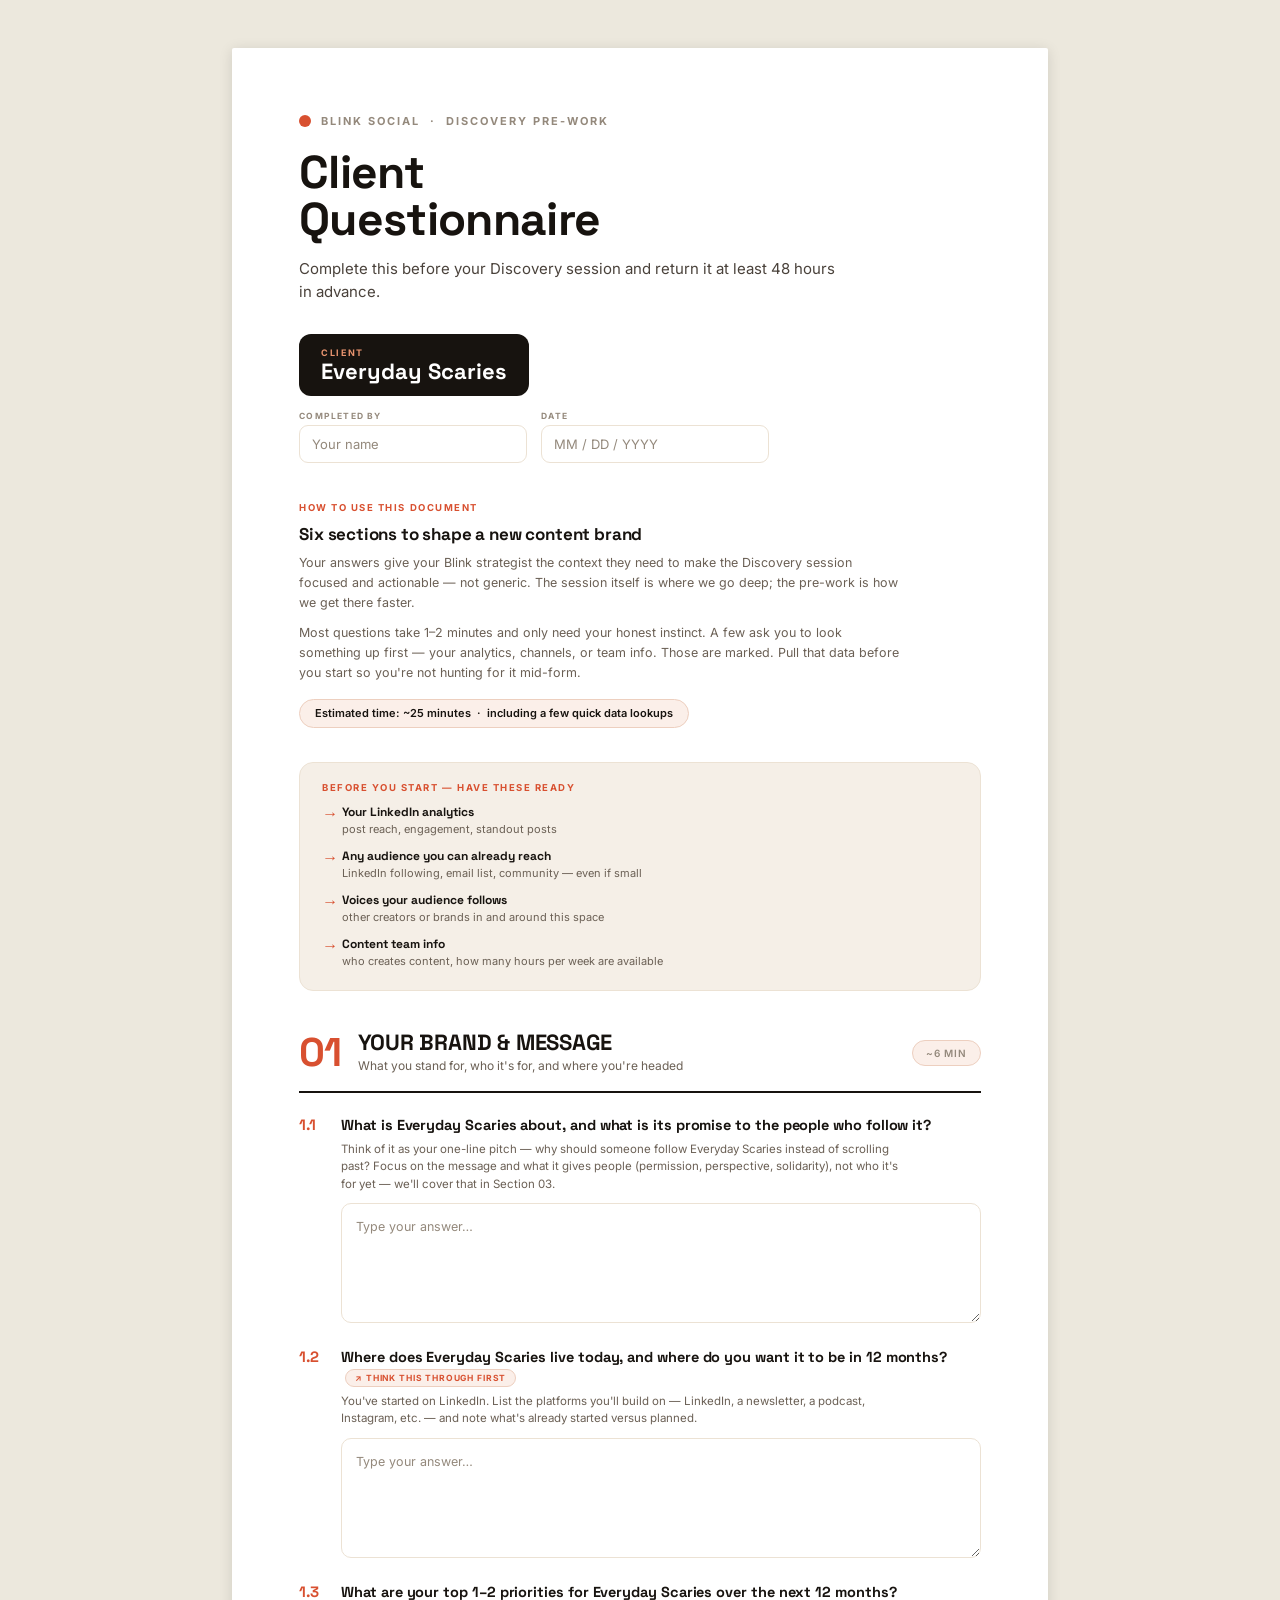
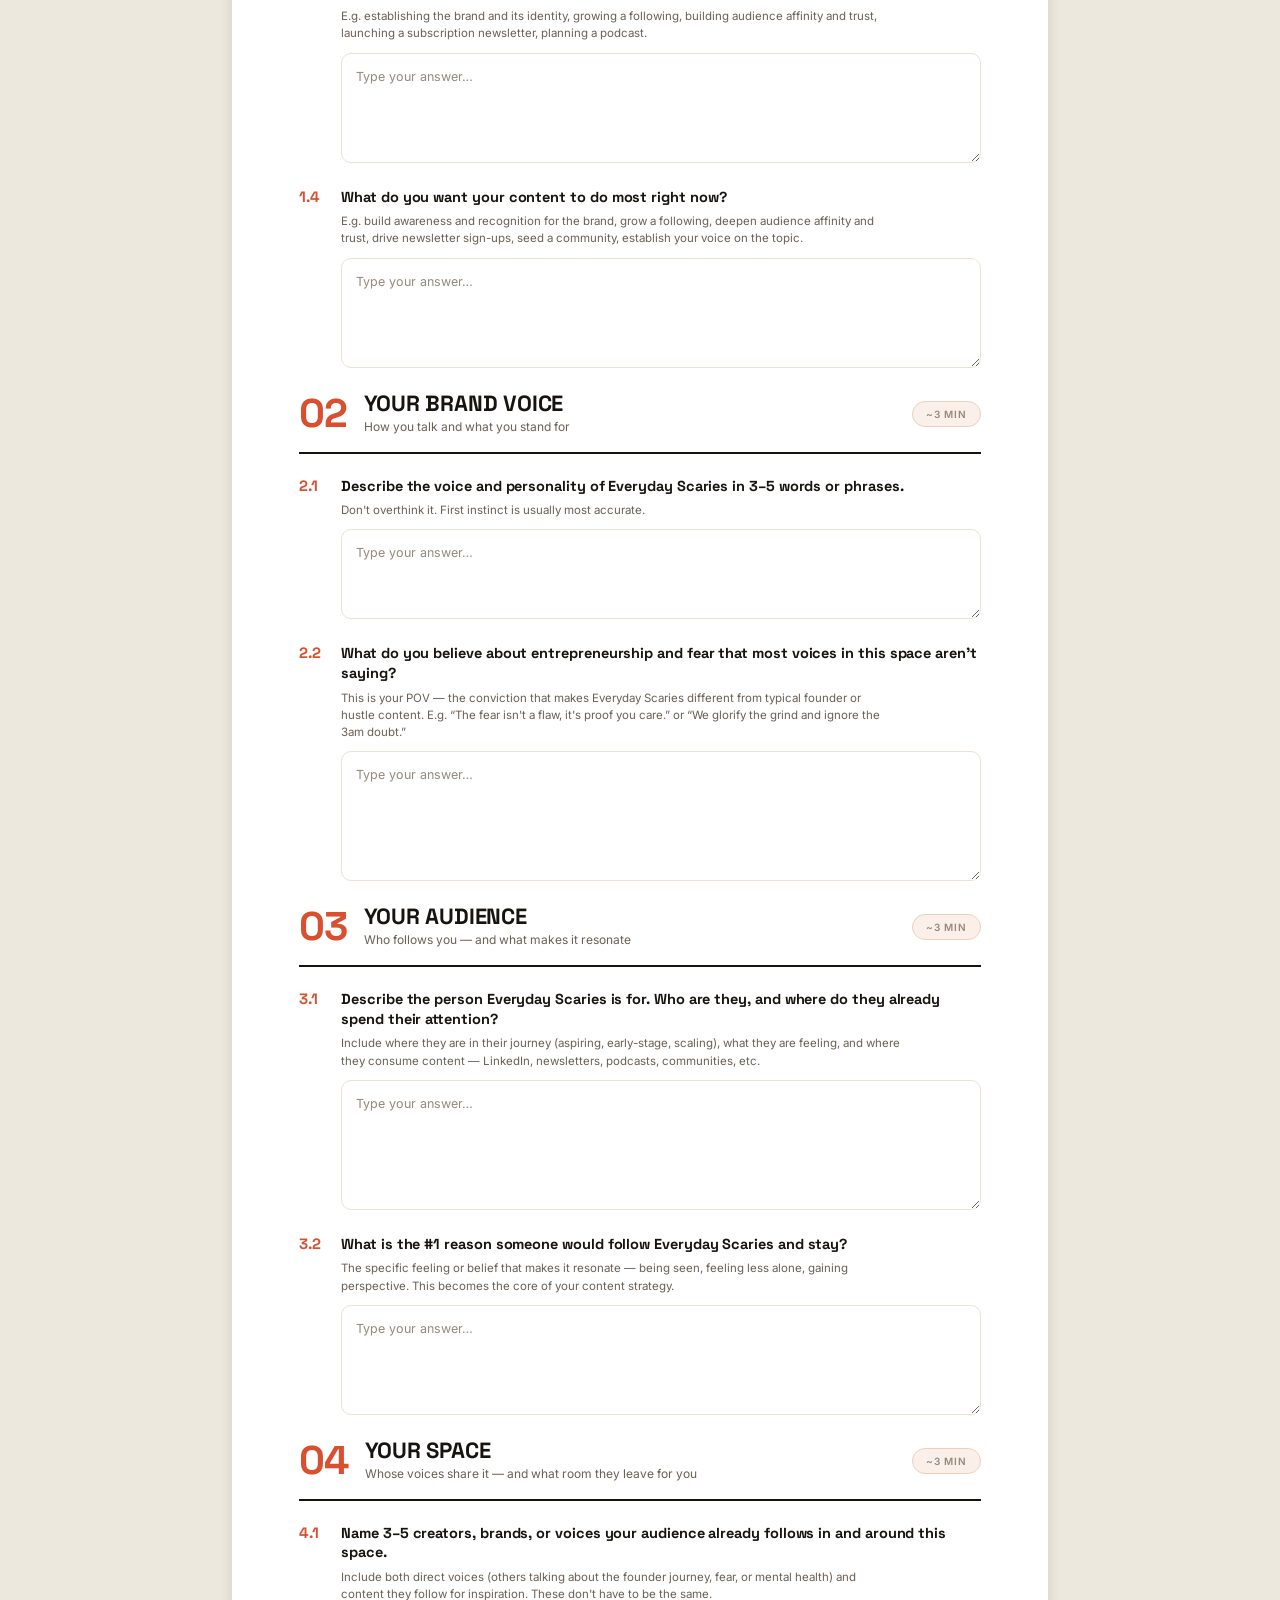
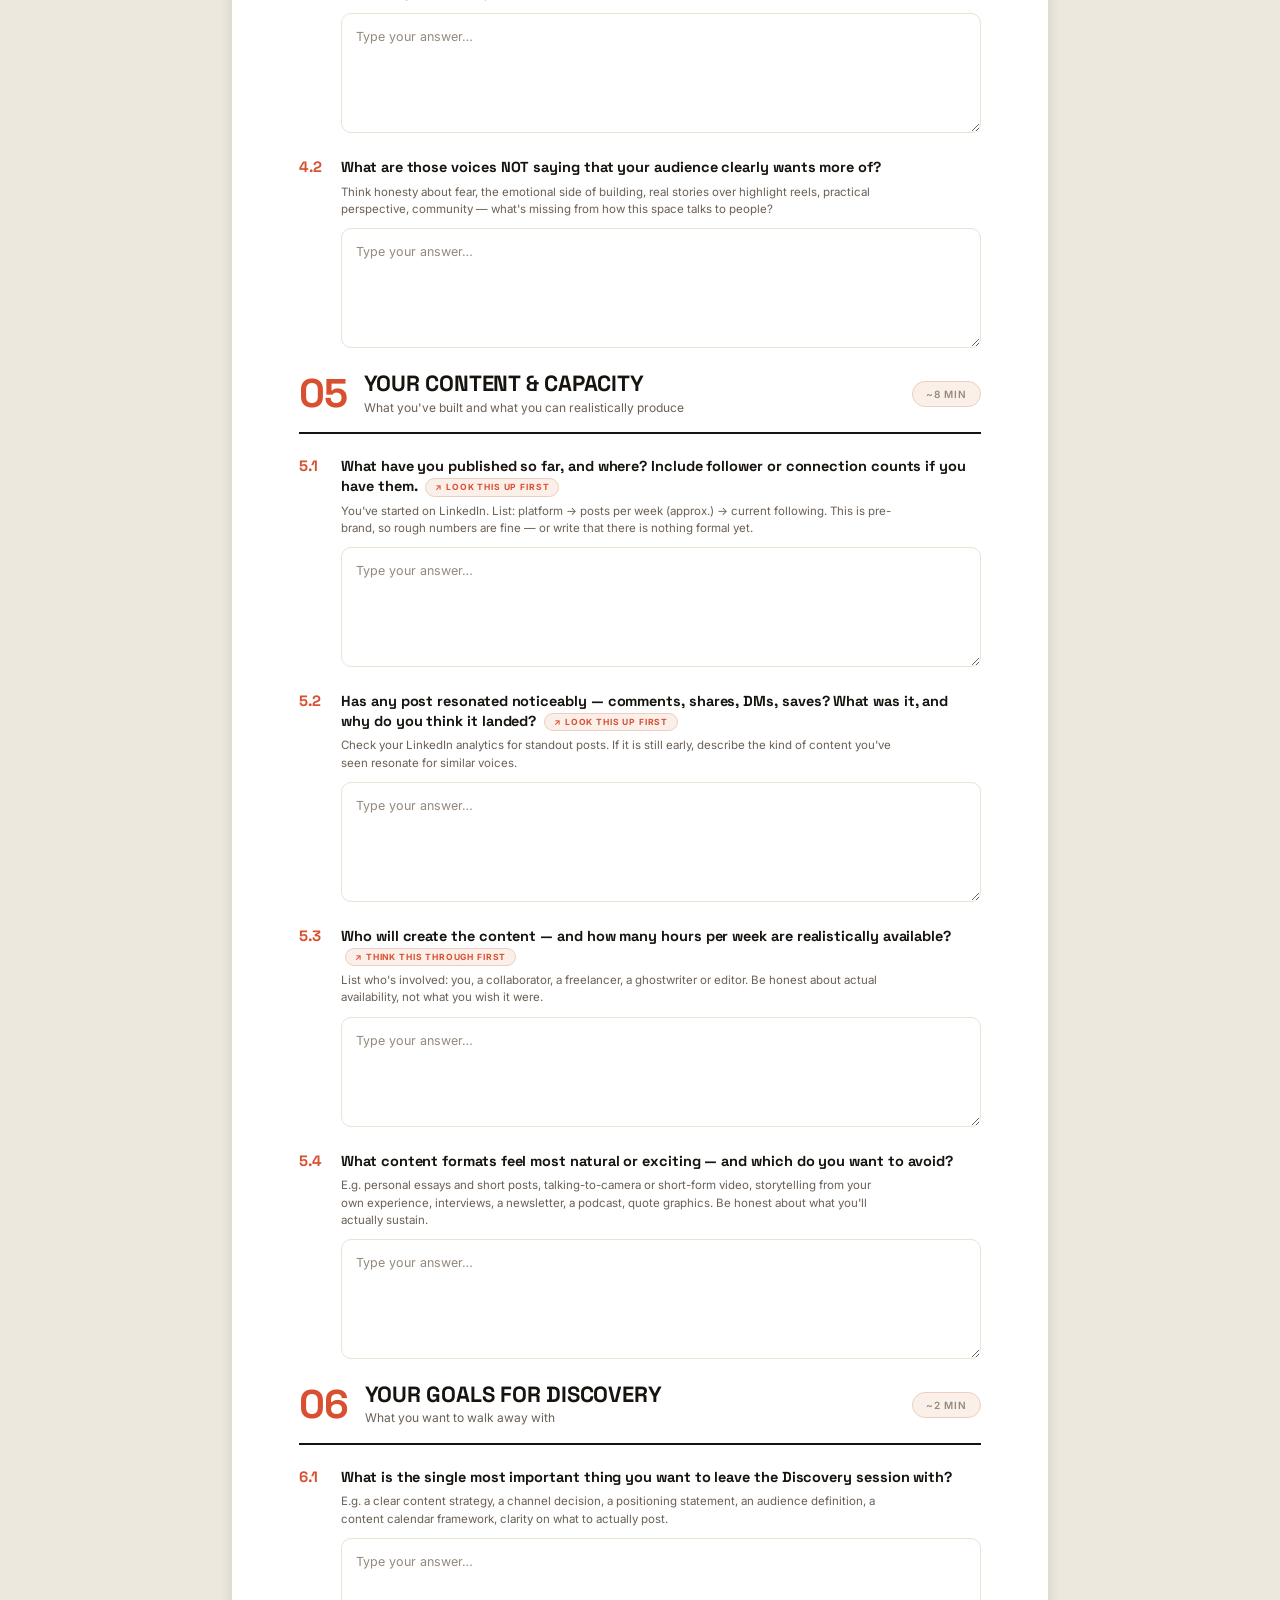
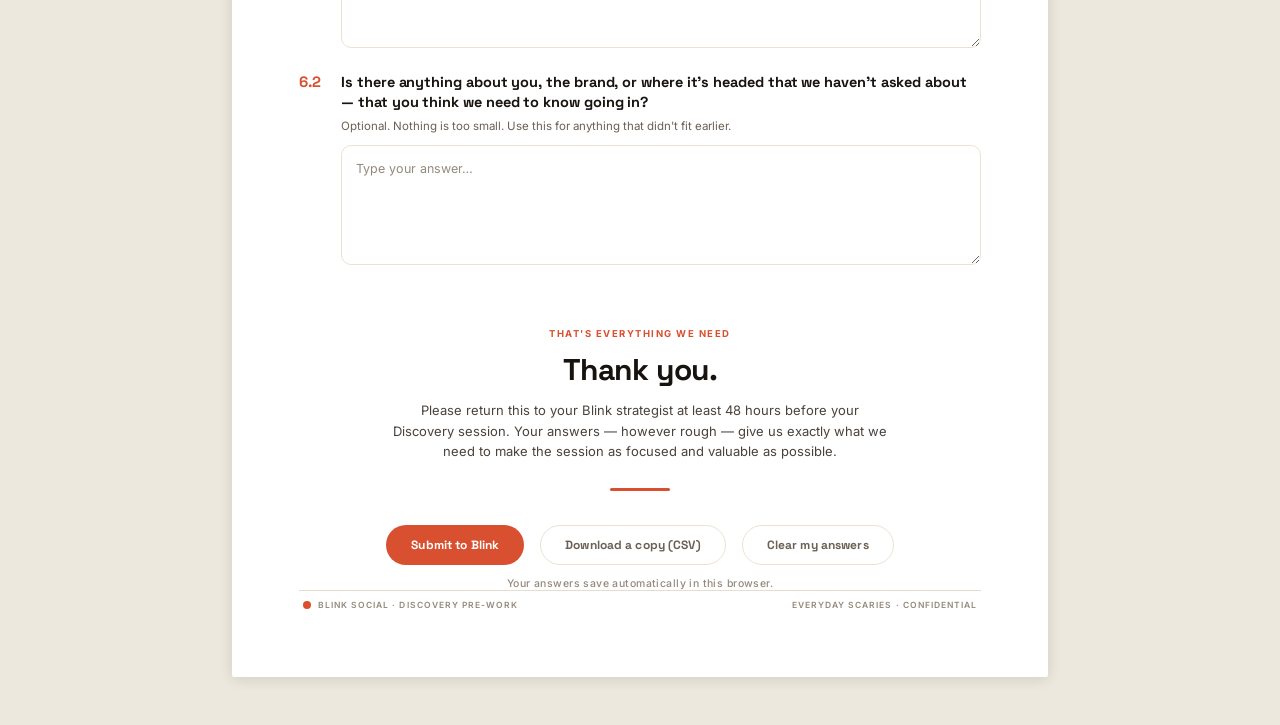
==== everyday-scaries/index.html @ 8ed0d2cb "Blink pre-work: generator, template, Everyday Scaries form" ====
<!DOCTYPE html>
<html lang="en">
<head>
<meta charset="utf-8">
<meta name="viewport" content="width=device-width, initial-scale=1">
<title>Everyday Scaries — Discovery Pre-Work</title>
<link rel="preconnect" href="https://fonts.googleapis.com">
<link rel="preconnect" href="https://fonts.gstatic.com" crossorigin>
<link rel="stylesheet" href="https://fonts.googleapis.com/css2?family=Inter:wght@400;500;600;700&family=Space+Grotesk:wght@400;500;600;700&display=swap">
<style>
/* ===== Blink Social design tokens (inlined) ===== */

/* --- colors.css --- */
:root {
  /* ---- Brand accent ---- */
  --coral: #D85030;          /* primary accent (cream theme) */
  --coral-press: #B23F23;    /* hover / press */
  --coral-dark: #E86B45;     /* accent on dark surfaces */
  --coral-lift: #F0865F;     /* lighter accent on dark (icons, ring) */
  --coral-eyebrow: #E8946F;  /* eyebrow label on dark */

  /* ---- Cream (light) theme ---- */
  --paper: #FBF8F4;          /* page background */
  --ink: #17130F;            /* primary text + dark inset surfaces */
  --ink-body: #4A423B;       /* lede / intro body */
  --ink-muted: #6B6055;      /* secondary body copy */
  --ink-subtle: #8A7E70;     /* italic captions, tertiary */
  --ink-faint: #94897C;      /* uppercase micro-labels */
  --ink-faint-2: #9A8C7D;    /* chip sublabels */

  /* ---- Cream surfaces & lines ---- */
  --surface: #F5EFE7;        /* inset station / step cards */
  --surface-border: #ECE2D4;
  --tint: #FBEFE9;           /* callout band fill */
  --tint-border: #EDCFBF;
  --chip-border: #EFD9CE;    /* white chip on tint */
  --hairline: #E7DDCF;       /* dividers, rules */
  --peach-numeral: #E0C3B4;  /* oversized step numerals */
  --peach-on-coral: #FBD7C9; /* light text on coral fill */
  --peach-on-coral-2: #FCE7DF;
  --white: #ffffff;

  /* ---- Dark theme ---- */
  --paper-dark: #17130F;
  --ink-on-dark: #ffffff;
  --body-on-dark: #B8AC9E;
  --muted-on-dark: #A99E90;
  --faint-on-dark: #857A6C;
  --line-on-dark: rgba(255,255,255,0.12);
  --surface-on-dark: rgba(255,255,255,0.05);
  --surface-border-on-dark: rgba(255,255,255,0.10);
  --tint-on-dark: rgba(240,134,95,0.09);
  --tint-border-on-dark: rgba(240,134,95,0.38);

  /* ---- Semantic aliases ---- */
  --text-strong: var(--ink);
  --text-body: var(--ink-muted);
  --text-lede: var(--ink-body);
  --text-caption: var(--ink-subtle);
  --text-label: var(--ink-faint);
  --accent: var(--coral);
  --accent-hover: var(--coral-press);
  --surface-card: var(--surface);
  --surface-callout: var(--tint);
  --border-hairline: var(--hairline);
}

/* --- typography.css --- */
:root {
  /* ---- Families ---- */
  --font-display: 'Space Grotesk', sans-serif; /* headings, wordmark, numerals, emphasis */
  --font-body: 'Inter', sans-serif;            /* running body copy */

  /* ---- Display / headings (Space Grotesk 700) ---- */
  --type-hero: 700 40px/1.04 var(--font-display);      /* centered hero H1 */
  --type-hero-rail: 700 37px/1.04 var(--font-display); /* narrower-column hero */
  --type-hero-tracking: -0.015em;
  --type-section: 700 17px/1.1 var(--font-display);    /* band / section H3 */
  --type-step-title: 700 16.5px/1.15 var(--font-display);
  --type-section-tracking: -0.01em;
  --type-numeral: 700 22px/1 var(--font-display);      /* oversized 01 / 02 */
  --type-wordmark: 700 20px/1 var(--font-display);     /* BLINK SOCIAL */
  --type-wordmark-tracking: 0.14em;

  /* ---- Emphasis line (Space Grotesk 500) ---- */
  --type-kicker: 500 15.5px/1.45 var(--font-display);

  /* ---- Body (Inter) ---- */
  --type-lede: 400 13px/1.55 var(--font-body);   /* intro paragraph */
  --type-body: 400 12.5px/1.5 var(--font-body);  /* standard body */
  --type-body-sm: 400 11.5px/1.48 var(--font-body);
  --type-micro: 400 9.5px/1.35 var(--font-body); /* diagram captions */

  /* ---- Labels (uppercase, tracked) ---- */
  --type-eyebrow: 700 9.5px/1 var(--font-body);
  --type-eyebrow-tracking: 0.14em;
  --type-tagline: 600 10.5px/1 var(--font-body); /* header tagline */
  --type-tagline-tracking: 0.18em;
}

/* --- spacing.css --- */
:root {
  /* ---- Page geometry (US Letter @ 96dpi) ---- */
  --page-w: 816px;
  --page-h: 1056px;
  --page-pad-x: 56px;
  --page-pad-top: 38px;
  --page-pad-bottom: 24px;

  /* ---- Vertical rhythm between page blocks ---- */
  --gap-block: 18px;   /* default space above a new block */
  --gap-block-sm: 8px; /* tightened rhythm when fitting one page */
  --gap-hero: 20px;    /* space below header before hero */

  /* ---- Intra-component spacing ---- */
  --gap-icon-text: 9px;  /* icon → label in a row */
  --gap-columns: 26px;   /* between the 01 / 02 columns */
  --gap-chips: 9px;      /* between callout chips */

  /* ---- Component padding ---- */
  --pad-card: 12px;      /* inset station / chip cards */
  --pad-band: 15px 20px; /* callout band */
}

/* --- effects.css --- */
:root {
  /* ---- Corner radii ---- */
  --radius-card: 10px;   /* station / chip cards */
  --radius-band: 14px;   /* callout band */
  --radius-core: 16px;   /* hub-orbit centre tile */
  --radius-pill: 999px;  /* option badges, wordmark dot */

  /* ---- Borders ---- */
  --border-hair: 1px solid var(--hairline);
  --border-core: 2px solid var(--coral);

  /* ---- Shadows ---- */
  --shadow-sheet: 0 30px 70px -30px rgba(0,0,0,0.30);       /* the page sheet (screen only) */
  --shadow-band: 0 14px 30px -20px rgba(216,80,48,0.55);    /* coral-tinted callout band */
  --shadow-core: 0 16px 34px -14px rgba(23,19,15,0.55);     /* dark hub-orbit centre */
  --shadow-core-dark: 0 16px 34px -12px rgba(232,107,69,0.60);

  /* ---- Diagram ---- */
  --orbit-dash: 2 7;                 /* dashed ellipse stroke-dasharray */
  --orbit-ring: #DFC0AF;             /* dashed ring, cream */
  --orbit-ring-dark: rgba(240,134,95,0.40);
  --orbit-spoke: #E3D8C9;            /* hub → station line, cream */
  --orbit-spoke-dark: rgba(255,255,255,0.12);
}


/* ===== Page / form styles ===== */
doc-page:not(:defined){visibility:hidden}
  * { box-sizing: border-box; -webkit-print-color-adjust: exact; print-color-adjust: exact; }
  body { margin:0; font-family: var(--font-body); color: var(--ink); }
  doc-page { color: var(--ink); }

  h1,h2,h3 { margin:0; }
  p { margin:0; }

  /* running footer */
  .foot { display:flex; align-items:center; justify-content:space-between;
    font: 600 8.5px/1 var(--font-body); letter-spacing:.12em; text-transform:uppercase;
    color: var(--ink-faint); padding: 10px 4px 0; border-top:1px solid var(--hairline); }
  .foot .dot { width:8px;height:8px;border-radius:50%;background:var(--coral);display:inline-block;margin-right:7px;vertical-align:middle;}

  /* ---------- COVER ---------- */
  .cover-kicker { display:flex; align-items:center; gap:10px; font: 700 11px/1 var(--font-body);
    letter-spacing:.18em; text-transform:uppercase; color:var(--ink-faint); }
  .cover-kicker .dot { width:12px;height:12px;border-radius:50%;background:var(--coral); }
  .cover-title { font: 700 46px/1.02 var(--font-display); letter-spacing:-0.015em; margin:22px 0 14px; }
  .cover-lede { font: 400 15px/1.55 var(--font-body); color:var(--ink-body); max-width:560px; }
  .client-tag { display:inline-flex; flex-direction:column; gap:3px; margin-top:30px;
    background:var(--ink); color:#fff; border-radius:12px; padding:14px 22px; }
  .client-tag .cl-lbl { font:700 9px/1 var(--font-body); letter-spacing:.18em; text-transform:uppercase; color:var(--coral-eyebrow); }
  .client-tag .cl-name { font:700 22px/1 var(--font-display); }

  .block-label { font:700 9.5px/1 var(--font-body); letter-spacing:.16em; text-transform:uppercase; color:var(--coral); margin-bottom:12px; }
  .howto { margin-top:40px; }
  .howto h2 { font: var(--type-section); letter-spacing:var(--type-section-tracking); margin-bottom:10px; }
  .howto p { font: 400 12.5px/1.6 var(--font-body); color:var(--ink-muted); margin-bottom:10px; max-width:600px; }
  .esttime { display:inline-block; margin-top:6px; font:600 11px/1 var(--font-body); color:var(--ink);
    background:var(--tint); border:1px solid var(--tint-border); border-radius:999px; padding:8px 15px; }

  /* ready + toc */
  .ready { margin-top:34px; margin-bottom:40px; background:var(--surface); border:1px solid var(--surface-border); border-radius:14px; padding:20px 22px; }
  .ready ul { list-style:none; margin:12px 0 0; padding:0; display:flex; flex-direction:column; gap:11px; }
  .ready li { display:flex; flex-direction:column; gap:2px; padding-left:20px; position:relative; }
  .ready li::before { content:"→"; position:absolute; left:0; top:0; color:var(--coral); font-weight:700; }
  .ready .ri-a { font:700 12px/1.3 var(--font-display); color:var(--ink); }
  .ready .ri-b { font:400 11px/1.4 var(--font-body); color:var(--ink-muted); }

  .toc { margin-top:26px; }
  .toc h2 { font:700 9.5px/1 var(--font-body); letter-spacing:.16em; text-transform:uppercase; color:var(--coral); margin-bottom:12px; }
  .tocrow { display:flex; align-items:center; gap:16px; padding:11px 4px; border-bottom:1px solid var(--hairline); }
  .tocrow:first-of-type { border-top:1px solid var(--hairline); }
  .tocnum { font:700 15px/1 var(--font-display); color:var(--peach-numeral); width:26px; }
  .toctitle { flex:1; font:700 14px/1 var(--font-display); color:var(--ink); }
  .toctime { font:600 10px/1 var(--font-body); letter-spacing:.06em; text-transform:uppercase; color:var(--ink-faint); }

  /* ---------- SECTIONS ---------- */
  .sec { break-before: page; }
  .secband { display:flex; align-items:center; gap:16px; padding-bottom:16px; margin-bottom:22px; border-bottom:2px solid var(--ink); break-after: avoid; }
  .secnum { font:700 40px/1 var(--font-display); color:var(--coral); letter-spacing:-0.02em; }
  .secmeta { flex:1; }
  .sectitle { font:700 22px/1.05 var(--font-display); letter-spacing:-0.01em; text-transform:uppercase; }
  .secsub { font:400 12px/1.4 var(--font-body); color:var(--ink-muted); margin-top:4px; }
  .sectime { font:600 10px/1 var(--font-body); letter-spacing:.08em; text-transform:uppercase; color:var(--ink-faint);
    background:var(--tint); border:1px solid var(--tint-border); border-radius:999px; padding:7px 13px; white-space:nowrap; }

  .q { break-inside: avoid; margin-bottom:24px; }
  .qhead { display:flex; gap:12px; align-items:baseline; }
  .qid { font:700 15px/1.3 var(--font-display); color:var(--coral); flex-shrink:0; width:30px; }
  .qtext { font:700 14.5px/1.35 var(--font-display); color:var(--ink); letter-spacing:-0.005em; }
  .qtag { display:inline-block; font:700 8.5px/1 var(--font-body); letter-spacing:.1em; text-transform:uppercase;
    color:var(--coral); background:var(--tint); border:1px solid var(--tint-border); border-radius:999px; padding:4px 9px; margin-left:4px; white-space:nowrap; vertical-align:middle; }
  .qhelp { font:400 11.5px/1.5 var(--font-body); color:var(--ink-muted); margin:6px 0 10px 42px; max-width:560px; }
  .answer { display:block; width:calc(100% - 42px); margin-left:42px; background:#fff;
    border:1px solid var(--surface-border); border-radius:10px; padding:12px 14px;
    font: 400 12.5px/1.7 var(--font-body); color:var(--ink); resize:vertical; }
  .answer::placeholder { color:var(--ink-faint); }
  .answer:focus { outline:none; border-color:var(--coral); box-shadow:0 0 0 3px rgba(216,80,48,0.14); }

  .coverfields { display:flex; gap:14px; margin-top:16px; max-width:420px; }
  .cf { flex:1; display:flex; flex-direction:column; gap:5px; }
  .cf span { font:700 8.5px/1 var(--font-body); letter-spacing:.14em; text-transform:uppercase; color:var(--ink-faint); }
  .cf input { font: 400 13px/1 var(--font-body); color:var(--ink); background:#fff;
    border:1px solid var(--surface-border); border-radius:9px; padding:10px 12px; }
  .cf input::placeholder { color:var(--ink-faint); }
  .cf input:focus { outline:none; border-color:var(--coral); box-shadow:0 0 0 3px rgba(216,80,48,0.14); }

  /* ---------- CLOSING ---------- */
  .closing { break-before: page; text-align:center; padding-top:40px; }
  .closing .ok { font:700 9.5px/1 var(--font-body); letter-spacing:.16em; text-transform:uppercase; color:var(--coral); margin-bottom:14px; }
  .closing h2 { font:700 30px/1.1 var(--font-display); letter-spacing:-0.015em; max-width:560px; margin:0 auto 14px; }
  .closing p { font:400 13px/1.6 var(--font-body); color:var(--ink-body); max-width:500px; margin:0 auto; }
  .closing .rule { width:60px; height:3px; background:var(--coral); border-radius:2px; margin:26px auto 0; }

  /* action bar */
  .actionbar { display:flex; align-items:center; justify-content:center; gap:16px; margin-top:34px; }
  .btn { font:700 12px/1 var(--font-display); letter-spacing:.01em; border-radius:999px; padding:13px 24px; cursor:pointer; border:1px solid transparent; }
  .btn-primary { background:var(--coral); color:#fff; }
  .btn-primary:hover { background:var(--coral-press); }
  .btn-ghost { background:transparent; color:var(--ink-muted); border-color:var(--surface-border); }
  .btn-ghost:hover { color:var(--ink); border-color:var(--ink-faint); }
  .savenote { text-align:center; margin-top:14px; font:500 10.5px/1 var(--font-body); letter-spacing:.04em; color:var(--ink-faint); }
  .savenote b { color:var(--coral); font-weight:700; }
  @media print { .actionbar, .savenote { display:none !important; } }

</style>
</head>
<body>
<doc-page size="letter" orientation="portrait" margin="0.7in">

  <div slot="footer" class="foot">
    <span><span class="dot"></span>Blink Social · Discovery Pre-Work</span>
    <span>Everyday Scaries · Confidential</span>
  </div>

  <form autocomplete="off">
  <!-- COVER -->
  <div class="cover-kicker"><span class="dot"></span>BLINK SOCIAL &nbsp;·&nbsp; DISCOVERY PRE-WORK</div>
  <h1 class="cover-title">Client<br>Questionnaire</h1>
  <p class="cover-lede">Complete this before your Discovery session and return it at least 48 hours in advance.</p>
  <div class="client-tag"><span class="cl-lbl">Client</span><span class="cl-name">Everyday Scaries</span></div>
  <div class="coverfields">
    <label class="cf"><span>Completed by</span><input type="text" name="completed_by" placeholder="Your name"></label>
    <label class="cf"><span>Date</span><input type="text" name="date" placeholder="MM / DD / YYYY"></label>
  </div>

  <div class="howto">
    <div class="block-label">How to use this document</div>
    <h2>Six sections to shape a new content brand</h2>
    <p>Your answers give your Blink strategist the context they need to make the Discovery session focused and actionable — not generic. The session itself is where we go deep; the pre-work is how we get there faster.</p>
    <p>Most questions take 1–2 minutes and only need your honest instinct. A few ask you to look something up first — your analytics, channels, or team info. Those are marked. Pull that data before you start so you're not hunting for it mid-form.</p>
    <span class="esttime">Estimated time: ~25 minutes &nbsp;·&nbsp; including a few quick data lookups</span>
  </div>

  <div class="ready">
    <div class="block-label" style="margin-bottom:0">Before you start — have these ready</div>
    <ul>
          <li><span class="ri-a">Your LinkedIn analytics</span><span class="ri-b">post reach, engagement, standout posts</span></li>
          <li><span class="ri-a">Any audience you can already reach</span><span class="ri-b">LinkedIn following, email list, community — even if small</span></li>
          <li><span class="ri-a">Voices your audience follows</span><span class="ri-b">other creators or brands in and around this space</span></li>
          <li><span class="ri-a">Content team info</span><span class="ri-b">who creates content, how many hours per week are available</span></li>
    </ul>
  </div>

  <!-- SECTIONS -->

      <section class="sec">
        <div class="secband">
          <div class="secnum">01</div>
          <div class="secmeta">
            <div class="sectitle">Your Brand &amp; Message</div>
            <div class="secsub">What you stand for, who it's for, and where you're headed</div>
          </div>
          <div class="sectime">~6 min</div>
        </div>

        <div class="q">
          <div class="qhead"><span class="qid">1.1</span><span class="qtext">What is Everyday Scaries about, and what is its promise to the people who follow it?</span></div>
          <p class="qhelp">Think of it as your one-line pitch — why should someone follow Everyday Scaries instead of scrolling past? Focus on the message and what it gives people (permission, perspective, solidarity), not who it's for yet — we'll cover that in Section 03.</p>
          <textarea class="answer" name="q1_1" style="min-height:120px" placeholder="Type your answer…"></textarea>
        </div>
        <div class="q">
          <div class="qhead"><span class="qid">1.2</span><span class="qtext">Where does Everyday Scaries live today, and where do you want it to be in 12 months? <span class="qtag">↗ Think this through first</span></span></div>
          <p class="qhelp">You've started on LinkedIn. List the platforms you'll build on — LinkedIn, a newsletter, a podcast, Instagram, etc. — and note what's already started versus planned.</p>
          <textarea class="answer" name="q1_2" style="min-height:120px" placeholder="Type your answer…"></textarea>
        </div>
        <div class="q">
          <div class="qhead"><span class="qid">1.3</span><span class="qtext">What are your top 1–2 priorities for Everyday Scaries over the next 12 months?</span></div>
          <p class="qhelp">E.g. establishing the brand and its identity, growing a following, building audience affinity and trust, launching a subscription newsletter, planning a podcast.</p>
          <textarea class="answer" name="q1_3" style="min-height:110px" placeholder="Type your answer…"></textarea>
        </div>
        <div class="q">
          <div class="qhead"><span class="qid">1.4</span><span class="qtext">What do you want your content to do most right now?</span></div>
          <p class="qhelp">E.g. build awareness and recognition for the brand, grow a following, deepen audience affinity and trust, drive newsletter sign-ups, seed a community, establish your voice on the topic.</p>
          <textarea class="answer" name="q1_4" style="min-height:110px" placeholder="Type your answer…"></textarea>
        </div>
      </section>
      <section class="sec">
        <div class="secband">
          <div class="secnum">02</div>
          <div class="secmeta">
            <div class="sectitle">Your Brand Voice</div>
            <div class="secsub">How you talk and what you stand for</div>
          </div>
          <div class="sectime">~3 min</div>
        </div>

        <div class="q">
          <div class="qhead"><span class="qid">2.1</span><span class="qtext">Describe the voice and personality of Everyday Scaries in 3–5 words or phrases.</span></div>
          <p class="qhelp">Don't overthink it. First instinct is usually most accurate.</p>
          <textarea class="answer" name="q2_1" style="min-height:90px" placeholder="Type your answer…"></textarea>
        </div>
        <div class="q">
          <div class="qhead"><span class="qid">2.2</span><span class="qtext">What do you believe about entrepreneurship and fear that most voices in this space aren't saying?</span></div>
          <p class="qhelp">This is your POV — the conviction that makes Everyday Scaries different from typical founder or hustle content. E.g. “The fear isn't a flaw, it's proof you care.” or “We glorify the grind and ignore the 3am doubt.”</p>
          <textarea class="answer" name="q2_2" style="min-height:130px" placeholder="Type your answer…"></textarea>
        </div>
      </section>
      <section class="sec">
        <div class="secband">
          <div class="secnum">03</div>
          <div class="secmeta">
            <div class="sectitle">Your Audience</div>
            <div class="secsub">Who follows you — and what makes it resonate</div>
          </div>
          <div class="sectime">~3 min</div>
        </div>

        <div class="q">
          <div class="qhead"><span class="qid">3.1</span><span class="qtext">Describe the person Everyday Scaries is for. Who are they, and where do they already spend their attention?</span></div>
          <p class="qhelp">Include where they are in their journey (aspiring, early-stage, scaling), what they are feeling, and where they consume content — LinkedIn, newsletters, podcasts, communities, etc.</p>
          <textarea class="answer" name="q3_1" style="min-height:130px" placeholder="Type your answer…"></textarea>
        </div>
        <div class="q">
          <div class="qhead"><span class="qid">3.2</span><span class="qtext">What is the #1 reason someone would follow Everyday Scaries and stay?</span></div>
          <p class="qhelp">The specific feeling or belief that makes it resonate — being seen, feeling less alone, gaining perspective. This becomes the core of your content strategy.</p>
          <textarea class="answer" name="q3_2" style="min-height:110px" placeholder="Type your answer…"></textarea>
        </div>
      </section>
      <section class="sec">
        <div class="secband">
          <div class="secnum">04</div>
          <div class="secmeta">
            <div class="sectitle">Your Space</div>
            <div class="secsub">Whose voices share it — and what room they leave for you</div>
          </div>
          <div class="sectime">~3 min</div>
        </div>

        <div class="q">
          <div class="qhead"><span class="qid">4.1</span><span class="qtext">Name 3–5 creators, brands, or voices your audience already follows in and around this space.</span></div>
          <p class="qhelp">Include both direct voices (others talking about the founder journey, fear, or mental health) and content they follow for inspiration. These don't have to be the same.</p>
          <textarea class="answer" name="q4_1" style="min-height:120px" placeholder="Type your answer…"></textarea>
        </div>
        <div class="q">
          <div class="qhead"><span class="qid">4.2</span><span class="qtext">What are those voices NOT saying that your audience clearly wants more of?</span></div>
          <p class="qhelp">Think honesty about fear, the emotional side of building, real stories over highlight reels, practical perspective, community — what's missing from how this space talks to people?</p>
          <textarea class="answer" name="q4_2" style="min-height:120px" placeholder="Type your answer…"></textarea>
        </div>
      </section>
      <section class="sec">
        <div class="secband">
          <div class="secnum">05</div>
          <div class="secmeta">
            <div class="sectitle">Your Content &amp; Capacity</div>
            <div class="secsub">What you've built and what you can realistically produce</div>
          </div>
          <div class="sectime">~8 min</div>
        </div>

        <div class="q">
          <div class="qhead"><span class="qid">5.1</span><span class="qtext">What have you published so far, and where? Include follower or connection counts if you have them. <span class="qtag">↗ Look this up first</span></span></div>
          <p class="qhelp">You've started on LinkedIn. List: platform → posts per week (approx.) → current following. This is pre-brand, so rough numbers are fine — or write that there is nothing formal yet.</p>
          <textarea class="answer" name="q5_1" style="min-height:120px" placeholder="Type your answer…"></textarea>
        </div>
        <div class="q">
          <div class="qhead"><span class="qid">5.2</span><span class="qtext">Has any post resonated noticeably — comments, shares, DMs, saves? What was it, and why do you think it landed? <span class="qtag">↗ Look this up first</span></span></div>
          <p class="qhelp">Check your LinkedIn analytics for standout posts. If it is still early, describe the kind of content you've seen resonate for similar voices.</p>
          <textarea class="answer" name="q5_2" style="min-height:120px" placeholder="Type your answer…"></textarea>
        </div>
        <div class="q">
          <div class="qhead"><span class="qid">5.3</span><span class="qtext">Who will create the content — and how many hours per week are realistically available? <span class="qtag">↗ Think this through first</span></span></div>
          <p class="qhelp">List who's involved: you, a collaborator, a freelancer, a ghostwriter or editor. Be honest about actual availability, not what you wish it were.</p>
          <textarea class="answer" name="q5_3" style="min-height:110px" placeholder="Type your answer…"></textarea>
        </div>
        <div class="q">
          <div class="qhead"><span class="qid">5.4</span><span class="qtext">What content formats feel most natural or exciting — and which do you want to avoid?</span></div>
          <p class="qhelp">E.g. personal essays and short posts, talking-to-camera or short-form video, storytelling from your own experience, interviews, a newsletter, a podcast, quote graphics. Be honest about what you'll actually sustain.</p>
          <textarea class="answer" name="q5_4" style="min-height:120px" placeholder="Type your answer…"></textarea>
        </div>
      </section>
      <section class="sec">
        <div class="secband">
          <div class="secnum">06</div>
          <div class="secmeta">
            <div class="sectitle">Your Goals for Discovery</div>
            <div class="secsub">What you want to walk away with</div>
          </div>
          <div class="sectime">~2 min</div>
        </div>

        <div class="q">
          <div class="qhead"><span class="qid">6.1</span><span class="qtext">What is the single most important thing you want to leave the Discovery session with?</span></div>
          <p class="qhelp">E.g. a clear content strategy, a channel decision, a positioning statement, an audience definition, a content calendar framework, clarity on what to actually post.</p>
          <textarea class="answer" name="q6_1" style="min-height:110px" placeholder="Type your answer…"></textarea>
        </div>
        <div class="q">
          <div class="qhead"><span class="qid">6.2</span><span class="qtext">Is there anything about you, the brand, or where it's headed that we haven't asked about — that you think we need to know going in?</span></div>
          <p class="qhelp">Optional. Nothing is too small. Use this for anything that didn't fit earlier.</p>
          <textarea class="answer" name="q6_2" style="min-height:120px" placeholder="Type your answer…"></textarea>
        </div>
      </section>

  <!-- CLOSING -->
  <div class="closing">
    <div class="ok">That's everything we need</div>
    <h2>Thank you.</h2>
    <p>Please return this to your Blink strategist at least 48 hours before your Discovery session. Your answers — however rough — give us exactly what we need to make the session as focused and valuable as possible.</p>
    <div class="rule"></div>
    <div class="actionbar">
      <button type="button" class="btn btn-primary" id="submitBtn">Submit to Blink</button>
      <button type="button" class="btn btn-ghost" id="downloadBtn">Download a copy (CSV)</button>
      <button type="button" class="btn btn-ghost" id="clearBtn">Clear my answers</button>
    </div>
    <div class="savenote" id="saveNote">Your answers save automatically in this browser.</div>
  </div>

  </form>
</doc-page>
<script>
// @ds-adherence-ignore -- omelette starter scaffold (raw elements/hex/px by design)
// Copied omelette starter. Re-running copy_starter_component with this kind overwrites this file with the latest version (page content is unaffected).
/* BEGIN USAGE */
/**
 * <doc-page> — paged-document shell for printable HTML.
 *
 * On screen the document renders as a single continuous sheet on a desk
 * background (Google Docs' pageless view): you scroll one tall page card.
 * There is no manual page-splitting — write the whole document as normal
 * flow inside <doc-page> and the browser's print engine paginates it at
 * export.
 *
 * At print the component injects `@page { size: …; margin: 0 }` (which
 * leaves Chrome no margin box to draw its date/URL/page-count header in)
 * and moves the visual margin onto the sheet's own padding, so the printed
 * page has the same inset you see on screen. Standard break-hygiene rules
 * (`break-inside: avoid` on figures, code blocks, images and table rows;
 * `orphans/widows: 3`) are applied so paragraphs and groups split cleanly.
 * On screen and at print, headings default to `text-wrap: balance` and
 * body text (p, li, blockquote, figcaption) to `text-wrap: pretty`, so
 * the document avoids widowed/orphaned words; the defaults have zero
 * specificity, so any text-wrap you declare on those elements wins.
 * The component also marks the document as owning its print CSS (a
 * `meta[name="omelette-owns-print"]` it injects at runtime), so the
 * PDF export never injects page-geometry CSS of its own on top.
 *
 * Usage:
 *   <style>doc-page:not(:defined){visibility:hidden}</style>
 *   <doc-page size="letter" margin="0.75in">
 *     <h1>Title</h1>
 *     <p>…body…</p>
 *   </doc-page>
 *   <script src="doc-page.js"><\/script>
 *
 * Attributes:
 *   size    — letter | a4 | legal (default letter)
 *   orientation — portrait (default) | landscape. For documents built to
 *           export, always set it explicitly. landscape swaps the named
 *           size's dimensions (letter landscape prints 11in × 8.5in).
 *   width / height — explicit CSS lengths, override `size` and
 *           `orientation`
 *   margin  — printable inset on every page (default 0.75in); margin="0"
 *           makes pages full-bleed (content then owns its own insets)
 *
 * Running header/footer (optional): give an element `slot="header"` or
 * `slot="footer"` and it repeats on every printed page via
 * `position: fixed`. To keep body text from sliding under it, the
 * component prints inside a single-cell table whose <thead>/<tfoot> are
 * spacers sized to the header/footer height — browsers repeat thead/tfoot
 * on every page, so each sheet's content starts below the header and ends
 * above the footer. On screen the header/footer render once at the
 * top/bottom of the sheet.
 *
 * Print best practices for the content you author:
 * - Multi-column text: use CSS columns (`column-count` +
 *   `column-gap`), never side-by-side flex/grid columns — only real
 *   CSS columns flow and break across pages. `column-span: all` lets
 *   a heading span the columns; `hyphens: auto` (needs `lang` on
 *   the html element) keeps narrow columns readable.
 * - Page breaks: `break-before: page` on an element that must start
 *   a new page (a chapter, an appendix). Add your own kept-together
 *   blocks (callouts, stat tiles, cards) to a `break-inside: avoid`
 *   rule, and keep each one shorter than a page.
 * - Extend `orphans: 3; widows: 3` to any custom text blocks you add
 *   (p and li are covered by default).
 * - Give long tables a <thead> — browsers repeat it on every printed
 *   page.
 * - No `position: fixed`/`sticky` and no viewport units in content:
 *   fixed elements stamp every printed page (running headers/footers go
 *   in the component's slots) and `100vh` mis-sizes at print.
 *
 * Author content as static HTML so the user can click-to-edit any text
 * directly. Do not set width/padding/background on the document body —
 * the component owns the sheet box.
 */
/* END USAGE */

(() => {
  const PAPER = {
    letter: ['8.5in', '11in'],
    a4: ['210mm', '297mm'],
    legal: ['8.5in', '14in'],
  };
  const CSS_LENGTH = /^\d+(\.\d+)?(px|in|mm|cm|pt|pc)$/;
  // Unitless "0" is a valid CSS length and the natural way to write
  // margin="0"; normalise it to 0px so max()/calc() (which reject a bare
  // number) keep working.
  const safeLen = (v, fb) => {
    v = (v || '').trim();
    return v === '0' ? '0px' : CSS_LENGTH.test(v) ? v : fb;
  };

  const stylesheet = `
    :host {
      position: relative;
      display: block;
      /* When the viewport is narrower than the page, grow to wrap the
       * sheet (plus this padding) instead of staying viewport-width, so
       * the desk background and right margin reach the sheet's far edge
       * in the horizontal scroll. */
      min-width: max-content;
      min-height: 100vh;
      background: #ece8dd;
      padding: 48px 24px;
      box-sizing: border-box;
      font-family: -apple-system, BlinkMacSystemFont, "Helvetica Neue", Arial, sans-serif;
      --doc-page-w: 8.5in;
      --doc-page-h: 11in;
      --doc-page-margin: 0.75in;
      --doc-hdr-h: 0px;
      --doc-ftr-h: 0px;
      --doc-hdr-pad: 0px;
      --doc-ftr-pad: 0px;
    }
    .sheet {
      width: var(--doc-page-w);
      margin: 0 auto;
      background: #fff;
      box-shadow: 0 2px 14px rgba(20, 20, 19, 0.12);
      border-radius: 2px;
      box-sizing: border-box;
      padding: var(--doc-page-margin);
    }
    .frame { width: 100%; border-collapse: collapse; }
    .frame td, .frame th { padding: 0; text-align: left; font-weight: inherit; }
    .hdr-space { height: var(--doc-hdr-h); }
    .ftr-space { height: var(--doc-ftr-h); }
    ::slotted([slot="header"]),
    ::slotted([slot="footer"]) { display: block; box-sizing: border-box; }
    @media print {
      :host { background: none; padding: 0; min-width: 0; min-height: 0; }
      .sheet {
        width: auto; margin: 0; box-shadow: none; border-radius: 0;
        padding: 0 var(--doc-page-margin);
      }
      /* The thead/tfoot spacers repeat on every page, so they carry the
       * vertical page margin (which the sheet's own padding cannot, since
       * that padding is consumed once on the first/last page). The running
       * header/footer are fixed inside that band. */
      /* The 0.35in is breathing room between a running header/footer and
       * the body; without one the spacer is exactly the page margin, so a
       * margin="0" full-bleed document gets truly full-bleed pages. */
      .hdr-space { height: max(var(--doc-page-margin), calc(var(--doc-hdr-h) + var(--doc-hdr-pad))); }
      .ftr-space { height: max(var(--doc-page-margin), calc(var(--doc-ftr-h) + var(--doc-ftr-pad))); }
      ::slotted([slot="header"]) {
        position: fixed; top: 0; left: 0; right: 0; margin: 0;
        padding: calc(var(--doc-page-margin) * 0.45) var(--doc-page-margin) 0;
      }
      ::slotted([slot="footer"]) {
        position: fixed; bottom: 0; left: 0; right: 0; margin: 0;
        padding: 0 var(--doc-page-margin) calc(var(--doc-page-margin) * 0.45);
      }
    }
  `;

  class DocPage extends HTMLElement {
    static get observedAttributes() { return ['size', 'width', 'height', 'margin', 'orientation']; }

    constructor() {
      super();
      this._root = this.attachShadow({ mode: 'open' });
      this._mo = typeof MutationObserver === 'function'
        ? new MutationObserver(() => this._scheduleMeasure())
        : null;
    }

    /** The named paper's [w, h], swapped when orientation="landscape".
     *  Only the named size swaps — explicit width/height are exact values
     *  the author already oriented. */
    _paperSize() {
      const named = PAPER[(this.getAttribute('size') || '').toLowerCase()] || PAPER.letter;
      const landscape =
        (this.getAttribute('orientation') || '').trim().toLowerCase() === 'landscape';
      return landscape ? [named[1], named[0]] : named;
    }
    get pageWidth() {
      return safeLen(this.getAttribute('width'), this._paperSize()[0]);
    }
    get pageHeight() {
      return safeLen(this.getAttribute('height'), this._paperSize()[1]);
    }
    get pageMargin() { return safeLen(this.getAttribute('margin'), '0.75in'); }

    connectedCallback() {
      if (!this._sheet) this._render();
      this._syncSize();
      this._syncPrintPageRule();
      this._ensureTextWrapDefaults();
      this._ensureOwnsPrintMeta();
      if (this._mo) this._mo.observe(this, {
        subtree: true, childList: true, characterData: true, attributes: true,
      });
      this._onResize = () => this._scheduleMeasure();
      window.addEventListener('resize', this._onResize);
      if (document.fonts && document.fonts.ready) {
        document.fonts.ready.then(() => this._scheduleMeasure());
      }
      this._scheduleMeasure();
    }

    disconnectedCallback() {
      window.removeEventListener('resize', this._onResize);
      if (this._mo) this._mo.disconnect();
      if (this._raf) { cancelAnimationFrame(this._raf); this._raf = null; }
      // Drop the head rules when the last doc-page leaves, so a deleted
      // document's @page geometry and text-wrap defaults can't apply to
      // whatever replaces it.
      if (!document.querySelector('doc-page')) {
        ['doc-page-print', 'doc-page-text-wrap', 'doc-page-owns-print'].forEach((id) => {
          const tag = document.getElementById(id);
          if (tag) tag.remove();
        });
      }
    }

    attributeChangedCallback() {
      if (!this._sheet) return;
      this._syncSize();
      this._syncPrintPageRule();
      this._scheduleMeasure();
    }

    _render() {
      this._root.innerHTML = `
        <style>${stylesheet}</style>
        <style id="vars"></style>
        <div class="sheet" data-screen-label="Document">
          <table class="frame" role="presentation">
            <thead><tr><th><div class="hdr-space"><slot name="header"></slot></div></th></tr></thead>
            <tbody><tr><td class="body"><slot></slot></td></tr></tbody>
            <tfoot><tr><td><div class="ftr-space"><slot name="footer"></slot></div></td></tr></tfoot>
          </table>
        </div>`;
      this._sheet = this._root.querySelector('.sheet');
      this._vars = this._root.getElementById('vars');
    }

    /** Runtime sizing lives in a shadow <style> :host rule, never on the
     *  light-DOM host element, so serialize-persist can't write it back. */
    _syncSize(hdrH, ftrH) {
      this._vars.textContent = ':host{' +
        '--doc-page-w:' + this.pageWidth + ';' +
        '--doc-page-h:' + this.pageHeight + ';' +
        '--doc-page-margin:' + this.pageMargin + ';' +
        '--doc-hdr-h:' + (hdrH || 0) + 'px;' +
        '--doc-ftr-h:' + (ftrH || 0) + 'px;' +
        '--doc-hdr-pad:' + (hdrH ? '0.35in' : '0px') + ';' +
        '--doc-ftr-pad:' + (ftrH ? '0.35in' : '0px') + '}';
    }

    /** @page is a no-op inside shadow DOM, so the rule lives in <head>.
     *  Re-appended on every sync so it stays last in source order — the
     *  @page cascade is source-order per descriptor, so this rule wins
     *  over any other @page rule in the document. */
    _syncPrintPageRule() {
      const id = 'doc-page-print';
      let tag = document.getElementById(id);
      if (!tag) {
        tag = document.createElement('style');
        tag.id = id;
      }
      document.head.appendChild(tag);
      tag.textContent =
        '@page { size: ' + this.pageWidth + ' ' + this.pageHeight + '; margin: 0; } ' +
        '@media print { html, body { margin: 0 !important; padding: 0 !important; background: none !important; height: auto !important; overflow: visible !important; } ' +
        'h1,h2,h3,h4,h5,h6 { break-after: avoid; } ' +
        'figure,pre,blockquote,img,svg,tr { break-inside: avoid; } ' +
        'p,li { orphans: 3; widows: 3; } ' +
        '* { -webkit-print-color-adjust: exact; print-color-adjust: exact; } ' +
        '*, *::before, *::after { animation-delay: -99s !important; animation-duration: .001s !important; ' +
        'animation-iteration-count: 1 !important; animation-fill-mode: both !important; ' +
        'animation-play-state: running !important; transition-duration: 0s !important; } }';
    }

    /** Typographic defaults for document text: balance headings, avoid
     *  widowed/orphaned words in body copy (browsers without text-wrap
     *  support drop the declarations). Zero-specificity via :where() so
     *  any text-wrap authored on those elements wins; document-level so the
     *  rules reach the slotted (light DOM) content — shadow styles can't.
     *  data-omelette-injected marks the tag for the host editor to strip
     *  at serialize, so it is never written back as authored source. */
    _ensureTextWrapDefaults() {
      if (document.getElementById('doc-page-text-wrap')) return;
      const tag = document.createElement('style');
      tag.id = 'doc-page-text-wrap';
      tag.setAttribute('data-omelette-injected', '');
      tag.textContent =
        ':where(h1,h2,h3,h4,h5,h6){text-wrap:balance}' +
        ':where(p,li,blockquote,figcaption){text-wrap:pretty}';
      document.head.appendChild(tag);
    }

    /** Declares that this document owns its print CSS. The instant-PDF
     *  export checks for the meta by NAME PRESENCE alone (content is
     *  ignored) and skips its automatic print-CSS injections, so the
     *  component's @page geometry is never overridden by a heuristic.
     *  data-omelette-injected keeps it out of serialized source. */
    _ensureOwnsPrintMeta() {
      if (document.getElementById('doc-page-owns-print')) return;
      const tag = document.createElement('meta');
      tag.id = 'doc-page-owns-print';
      tag.name = 'omelette-owns-print';
      tag.content = 'true';
      tag.setAttribute('data-omelette-injected', '');
      document.head.appendChild(tag);
    }

    _scheduleMeasure() {
      if (this._raf) return;
      this._raf = requestAnimationFrame(() => { this._raf = null; this._measure(); });
    }

    /** Slot heights feed the print spacers (--doc-hdr-h / --doc-ftr-h), so
     *  they re-measure on content mutation, resize, and font load. */
    _measure() {
      const hdr = this.querySelector(':scope > [slot="header"]');
      const ftr = this.querySelector(':scope > [slot="footer"]');
      this._syncSize(hdr ? hdr.offsetHeight : 0, ftr ? ftr.offsetHeight : 0);
    }
  }

  if (!customElements.get('doc-page')) {
    customElements.define('doc-page', DocPage);
  }
})();

</script>
<script>
(function(){
  // ===== Injected by build.py — do not edit here; edit the brand file + SHARED_ENDPOINT =====
  var FORM_NAME = "Everyday Scaries";   // routes to a tab of this name in the shared Google Sheet
  var ENDPOINT  = "https://script.google.com/macros/s/AKfycbzJL-ndyFgppx5YciRzy6UU2m87CytJCC_BVgGeII6X0yPoqhjLSCog9bNw-mA_zpd9Jw/exec";    // shared Apps Script /exec URL (same for every brand)
  var KEY       = "blink-es-discovery-prework-v1"; // localStorage key (per brand, so brands don't collide)
  var LABELS    = {
    "completed_by": "Completed by",
    "date": "Date",
    "q1_1": "1.1 What is Everyday Scaries about, and what is its promise to the people who follow it?",
    "q1_2": "1.2 Where does Everyday Scaries live today, and where do you want it to be in 12 months?",
    "q1_3": "1.3 What are your top 1–2 priorities for Everyday Scaries over the next 12 months?",
    "q1_4": "1.4 What do you want your content to do most right now?",
    "q2_1": "2.1 Describe the voice and personality of Everyday Scaries in 3–5 words or phrases.",
    "q2_2": "2.2 What do you believe about entrepreneurship and fear that most voices in this space aren't saying?",
    "q3_1": "3.1 Describe the person Everyday Scaries is for. Who are they, and where do they already spend their attention?",
    "q3_2": "3.2 What is the #1 reason someone would follow Everyday Scaries and stay?",
    "q4_1": "4.1 Name 3–5 creators, brands, or voices your audience already follows in and around this space.",
    "q4_2": "4.2 What are those voices NOT saying that your audience clearly wants more of?",
    "q5_1": "5.1 What have you published so far, and where? Include follower or connection counts if you have them.",
    "q5_2": "5.2 Has any post resonated noticeably — comments, shares, DMs, saves? What was it, and why do you think it landed?",
    "q5_3": "5.3 Who will create the content — and how many hours per week are realistically available?",
    "q5_4": "5.4 What content formats feel most natural or exciting — and which do you want to avoid?",
    "q6_1": "6.1 What is the single most important thing you want to leave the Discovery session with?",
    "q6_2": "6.2 Is there anything about you, the brand, or where it's headed that we haven't asked about — that you think we need to know going in?"
};      // { fieldName: "1.1 full question text", ... }
  // =========================================================================================

  var form = document.querySelector('form');
  var note = document.getElementById('saveNote');
  var fields = Array.prototype.slice.call(form.querySelectorAll('textarea, input'));
  var timer;

  function load(){
    var raw; try { raw = localStorage.getItem(KEY); } catch(e){ return; }
    if(!raw) return;
    var data; try { data = JSON.parse(raw); } catch(e){ return; }
    fields.forEach(function(f){ if(f.name && data[f.name] != null) f.value = data[f.name]; });
  }
  function collect(){
    var data = {};
    fields.forEach(function(f){ if(f.name) data[f.name] = f.value; });
    return data;
  }
  function save(){
    try { localStorage.setItem(KEY, JSON.stringify(collect())); } catch(e){}
    flash('<b>Saved ✓</b> · kept in this browser');
  }
  function flash(html, sticky){
    if(!note) return; note.innerHTML = html; clearTimeout(timer);
    if(!sticky) timer = setTimeout(function(){ note.textContent = 'Your answers save automatically in this browser.'; }, 1800);
  }
  load();
  fields.forEach(function(f){ f.addEventListener('input', save); });

  // Submit -> Google Sheet (Apps Script web app)
  var submit = document.getElementById('submitBtn');
  if(submit) submit.addEventListener('click', function(){
    if(ENDPOINT.indexOf('http') !== 0){ alert('This form is not connected yet. Ask your Blink strategist for the live link.'); return; }
    var d = collect();
    var payload = { _form: FORM_NAME, _submitted_at: new Date().toISOString() };
    Object.keys(LABELS).forEach(function(k){ payload[LABELS[k]] = d[k] || ''; });
    submit.disabled = true; flash('Submitting…', true);
    fetch(ENDPOINT, { method:'POST', mode:'no-cors', headers:{'Content-Type':'text/plain;charset=utf-8'}, body: JSON.stringify(payload) })
      .then(function(){ flash('<b>Submitted ✓</b> · sent to Blink. You can close this page.', true); })
      .catch(function(){ submit.disabled = false; flash('Could not submit — check your connection and try again, or use “Download a copy”.', true); });
  });

  // Fallback: download a CSV copy
  var dl = document.getElementById('downloadBtn');
  if(dl) dl.addEventListener('click', function(){
    save();
    var d = collect();
    var rows = [['Question','Answer']];
    Object.keys(LABELS).forEach(function(k){ rows.push([LABELS[k], d[k] || '']); });
    var csv = rows.map(function(r){ return r.map(function(c){ return '"' + String(c).replace(/"/g,'""') + '"'; }).join(','); }).join('\r\n');
    var blob = new Blob(['﻿'+csv], {type:'text/csv;charset=utf-8'});
    var a = document.createElement('a');
    a.href = URL.createObjectURL(blob);
    a.download = FORM_NAME.replace(/[^A-Za-z0-9]+/g,'-') + '-Discovery-PreWork.csv';
    document.body.appendChild(a); a.click(); document.body.removeChild(a);
  });

  var clr = document.getElementById('clearBtn');
  if(clr) clr.addEventListener('click', function(){
    if(!confirm('Clear all your answers on this device? This cannot be undone.')) return;
    try { localStorage.removeItem(KEY); } catch(e){}
    fields.forEach(function(f){ f.value = ''; });
    if(note) note.textContent = 'Cleared. Your answers save automatically in this browser.';
  });
})();

</script>
</body>
</html>
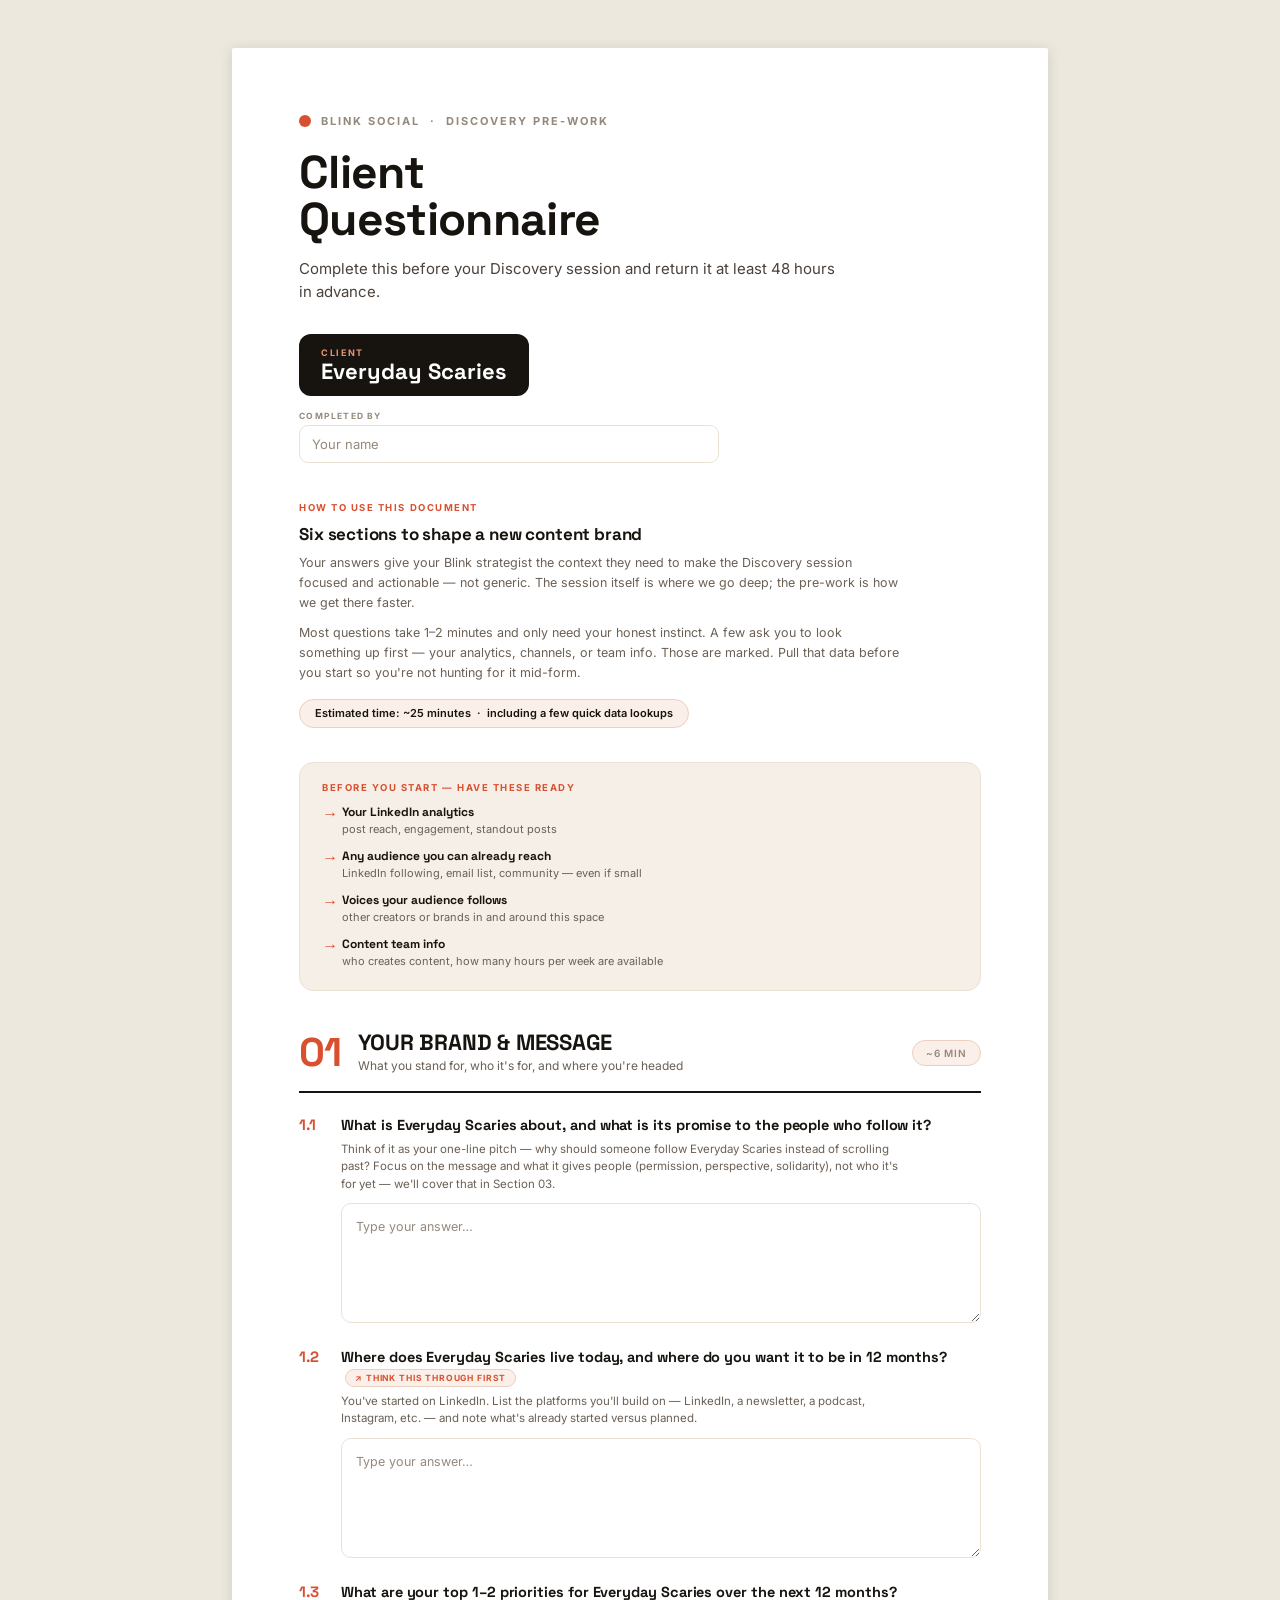
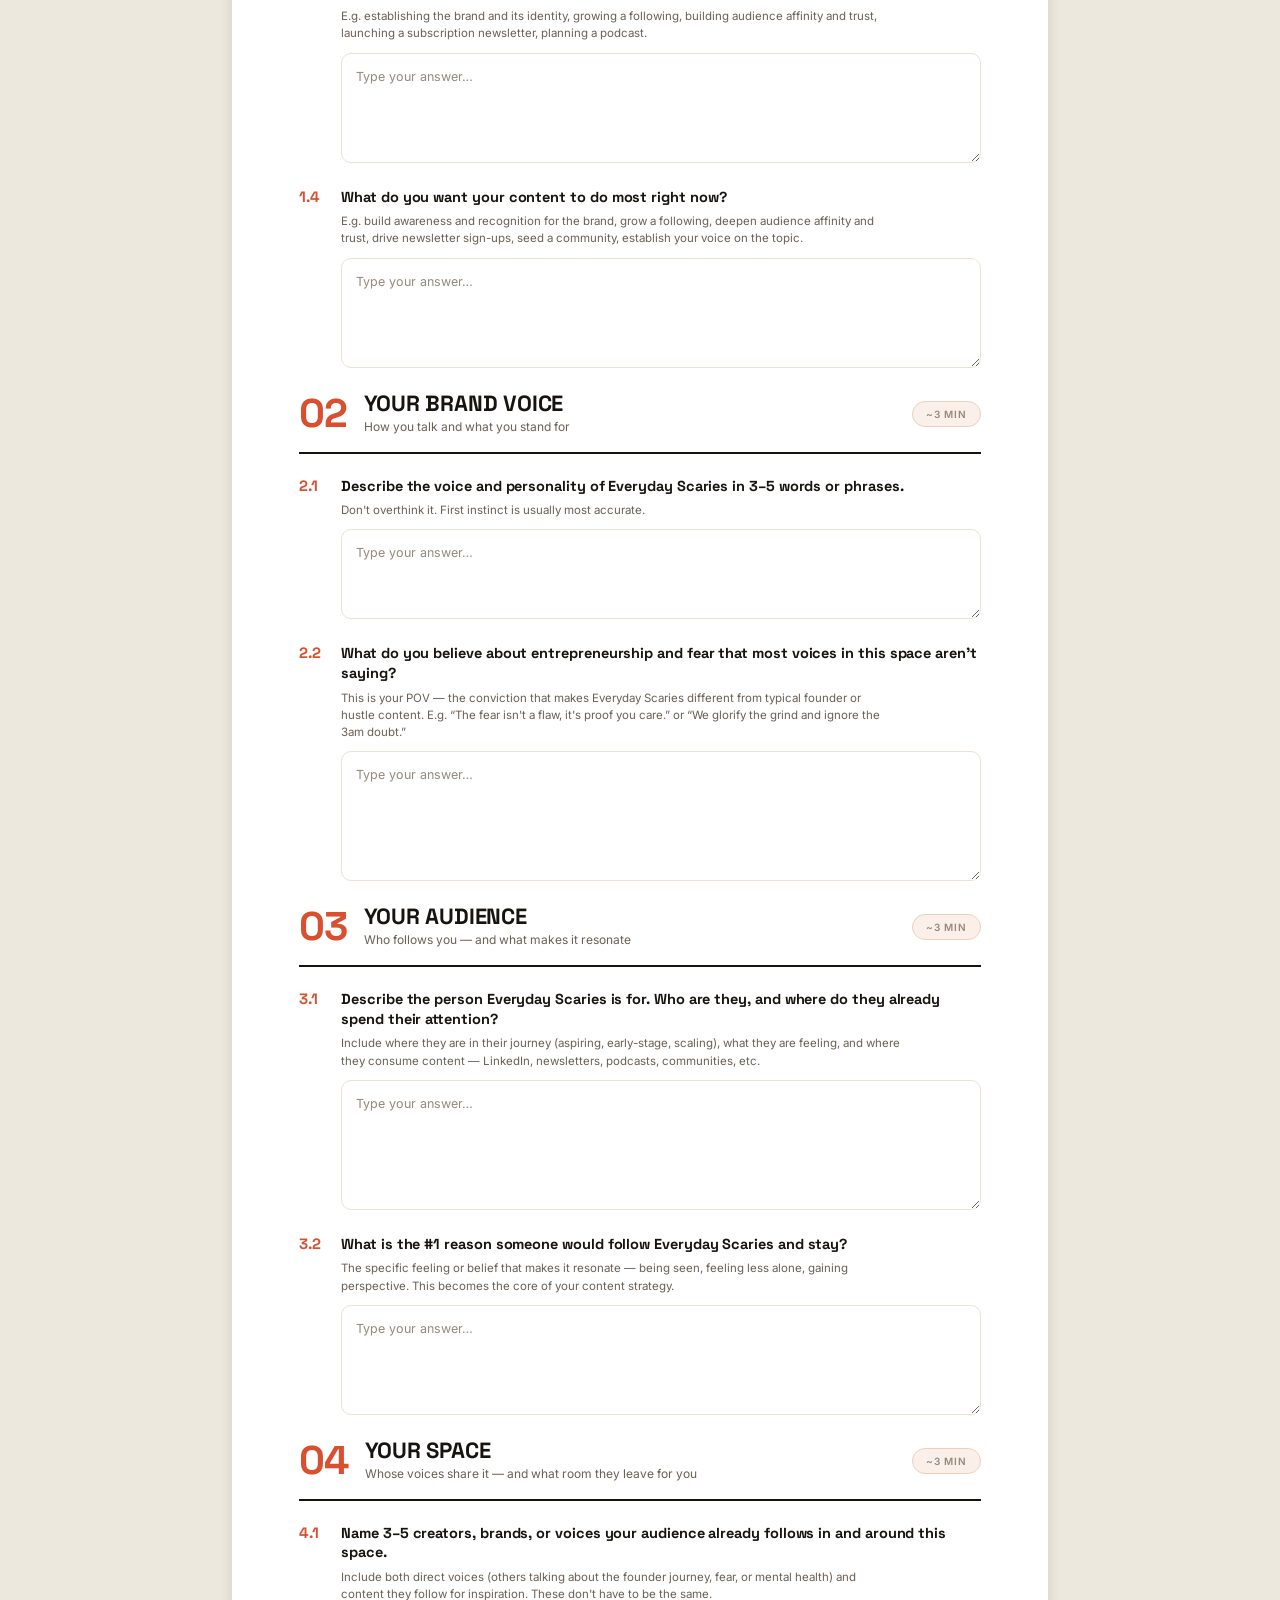
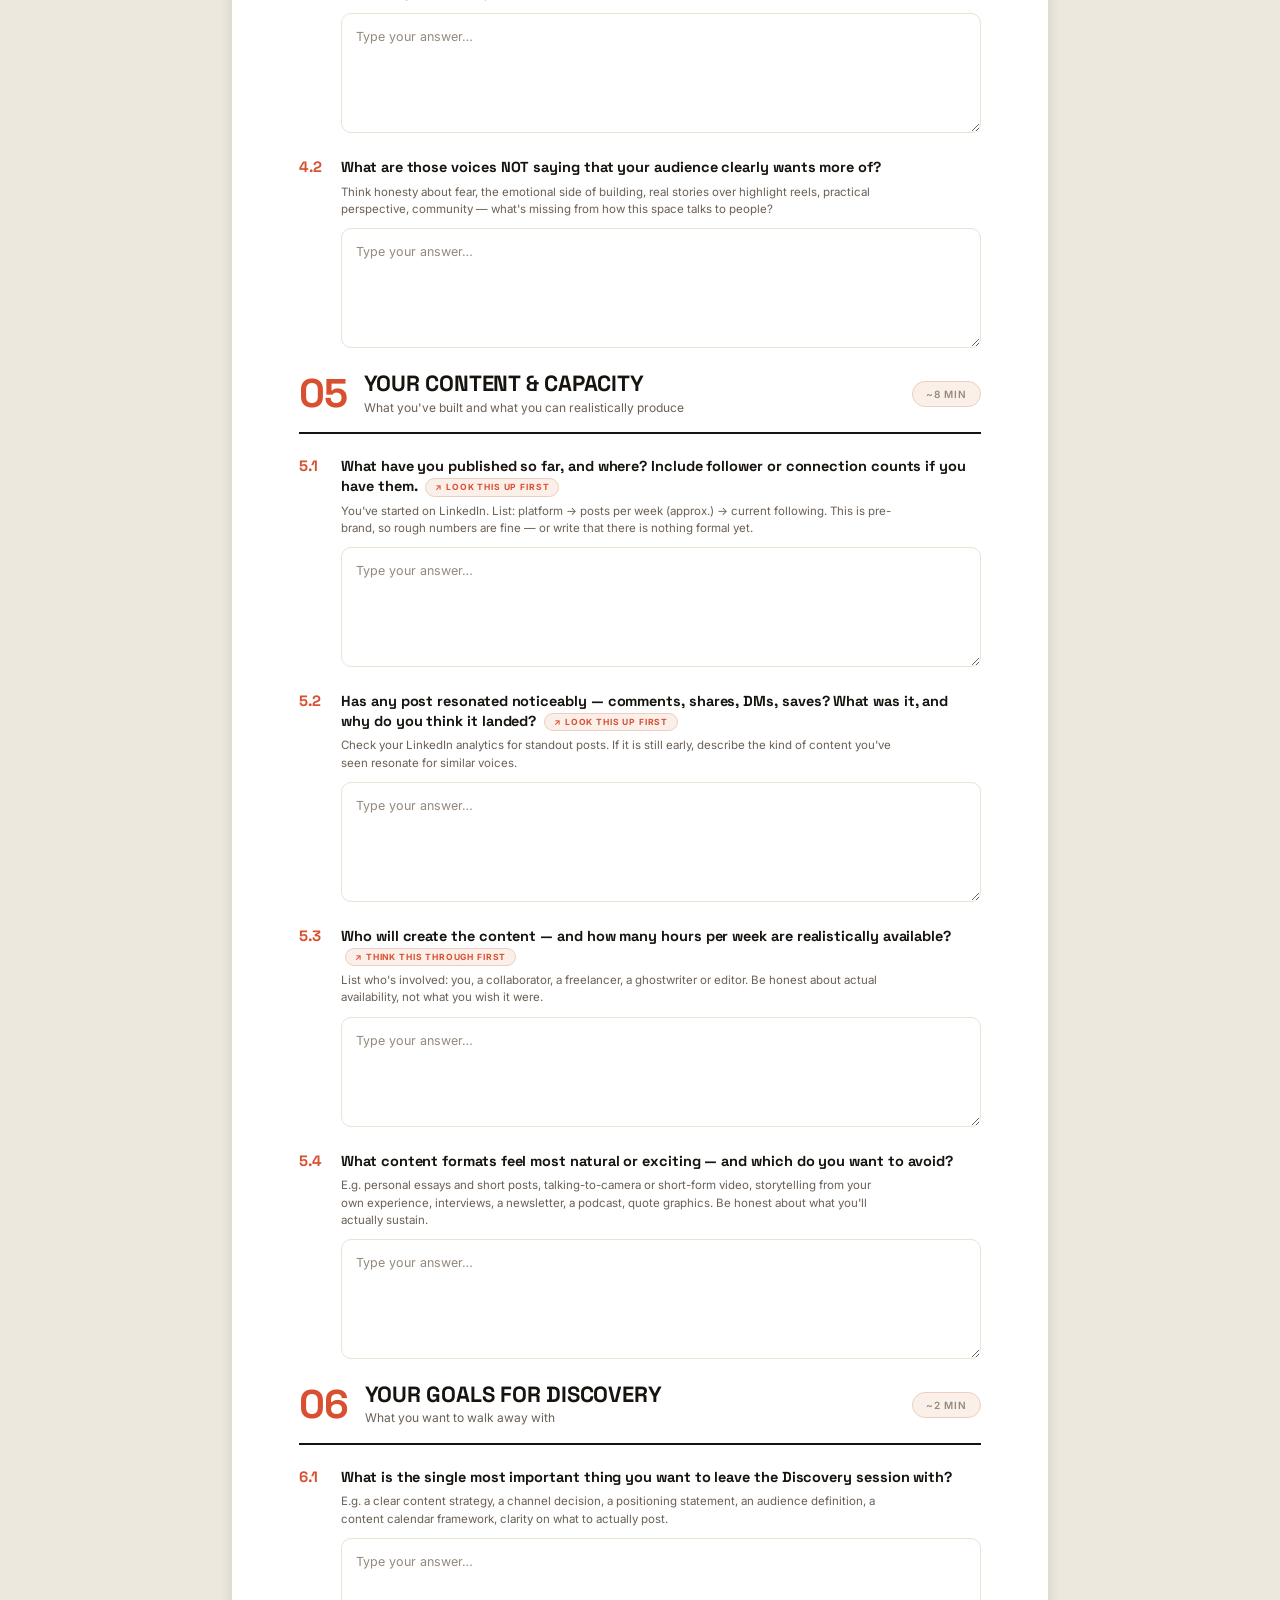
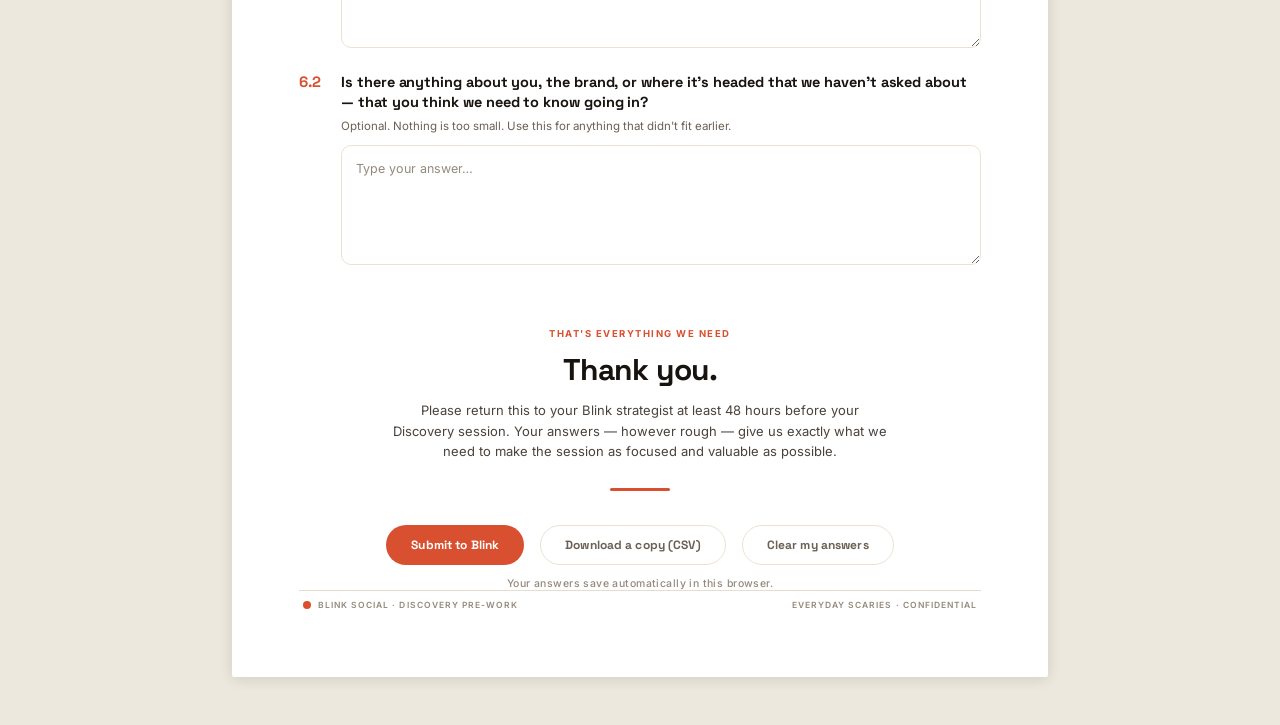
==== commit f1533f26: "Publish everyday-scaries discovery pre-work" ====
--- a/everyday-scaries/index.html
+++ b/everyday-scaries/index.html
@@ -265,7 +265,6 @@
   <div class="client-tag"><span class="cl-lbl">Client</span><span class="cl-name">Everyday Scaries</span></div>
   <div class="coverfields">
     <label class="cf"><span>Completed by</span><input type="text" name="completed_by" placeholder="Your name"></label>
-    <label class="cf"><span>Date</span><input type="text" name="date" placeholder="MM / DD / YYYY"></label>
   </div>
 
   <div class="howto">
@@ -787,7 +786,6 @@
   var KEY       = "blink-es-discovery-prework-v1"; // localStorage key (per brand, so brands don't collide)
   var LABELS    = {
     "completed_by": "Completed by",
-    "date": "Date",
     "q1_1": "1.1 What is Everyday Scaries about, and what is its promise to the people who follow it?",
     "q1_2": "1.2 Where does Everyday Scaries live today, and where do you want it to be in 12 months?",
     "q1_3": "1.3 What are your top 1–2 priorities for Everyday Scaries over the next 12 months?",
@@ -843,7 +841,7 @@
     Object.keys(LABELS).forEach(function(k){ payload[LABELS[k]] = d[k] || ''; });
     submit.disabled = true; flash('Submitting…', true);
     fetch(ENDPOINT, { method:'POST', mode:'no-cors', headers:{'Content-Type':'text/plain;charset=utf-8'}, body: JSON.stringify(payload) })
-      .then(function(){ flash('<b>Submitted ✓</b> · sent to Blink. You can close this page.', true); })
+      .then(function(){ window.location.href = 'submitted/'; })
       .catch(function(){ submit.disabled = false; flash('Could not submit — check your connection and try again, or use “Download a copy”.', true); });
   });
 
